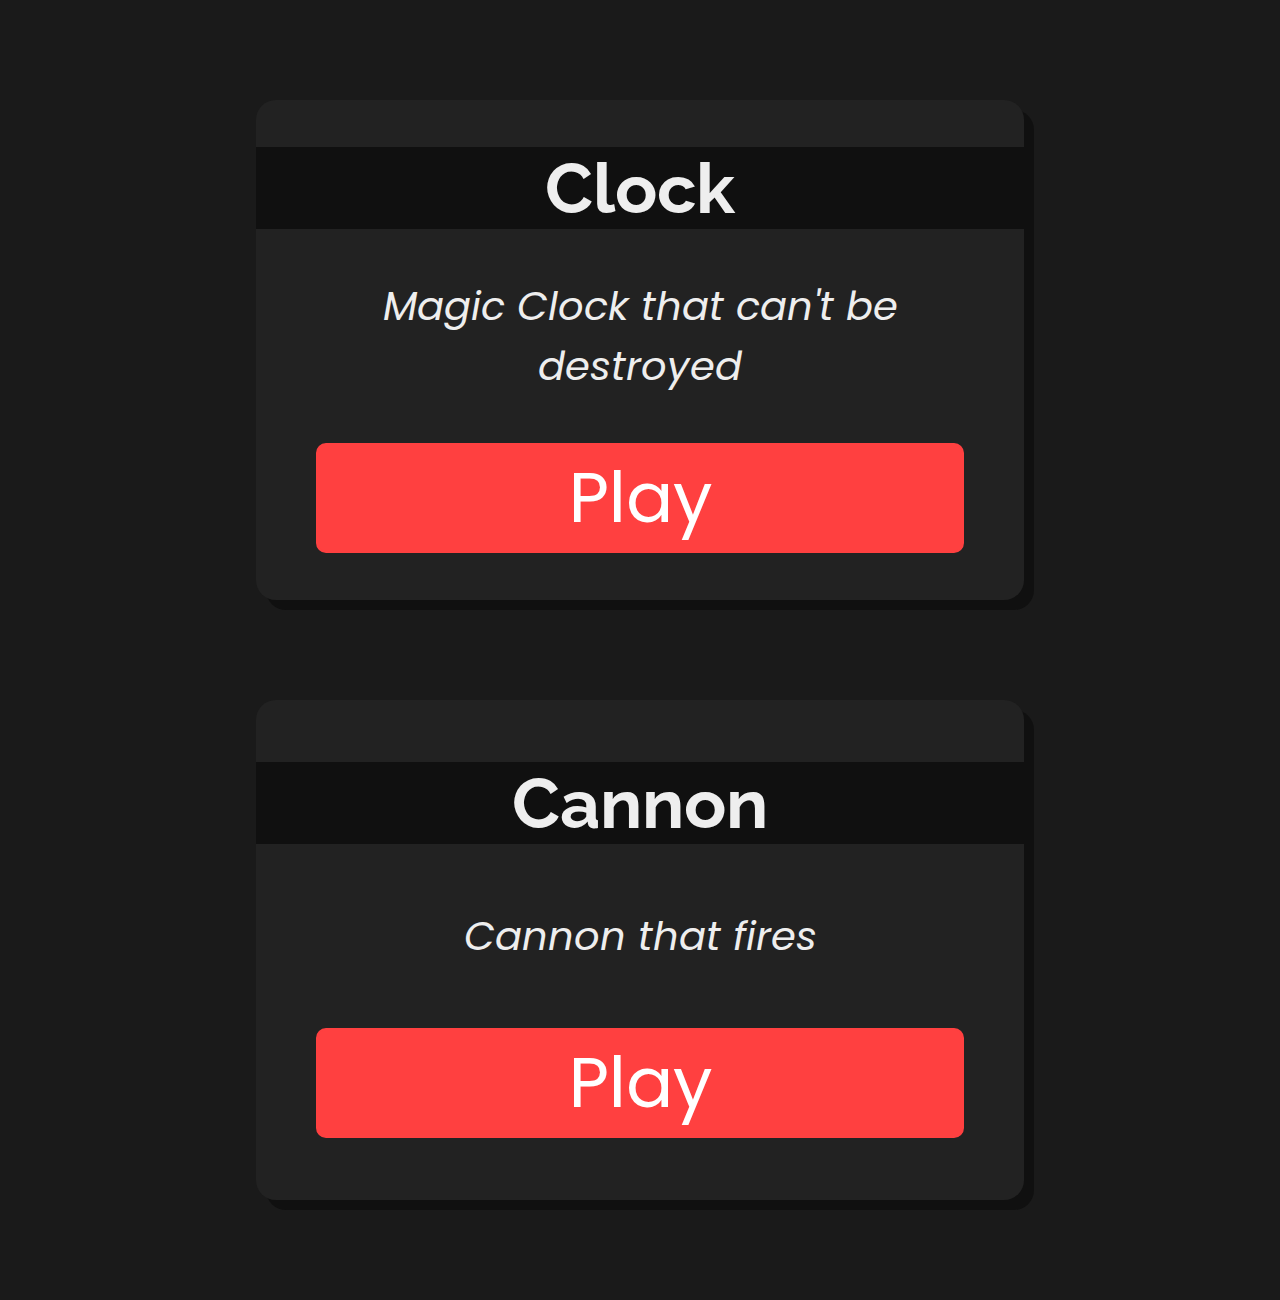
==== index.html @ b7ebfeb0 "Simple UI Changes" ====
<!DOCTYPE html>
<html lang="en">
  <head>
    <script src="./p5-src/p5.js"></script>
    <link rel="stylesheet" type="text/css" href="style.css">
    <meta charset="utf-8" />
	<title>Brain Scratchers</title>
  </head>
  <body>
	<script src="backCanvas.js"></script>
	
	<div class="tile-column">
		<div class="game-tile">
			<h1 id="game-title">Clock</h1>
			<p id="game-desc">Magic Clock that can't be destroyed</p>
			<a id="play-button" href="Clock/index.html">Play</a>
		</div>

		<div class="game-tile">
			<h1 id="game-title">Cannon</h1>
			<p id="game-desc">Cannon that fires</p>
			<a id="play-button" href="Cannon/index.html">Play</a>
		</div>
	</div>

  </body>
</html>
---- style.css ----
@import url('https://fonts.googleapis.com/css2?family=IBM+Plex+Mono:wght@500&family=Montserrat&family=Poppins:ital,wght@0,200&family=Raleway:wght@700&display=swap');

html, body {
  margin: 0;
  padding: 0;
  /* background-color: #333333; */
}

body {
	background-color: #1a1a1a;
}

canvas{
	width: 100vw;
	height: 100vh;
	position: fixed;
    left: 0;
    top: 0;
    z-index: -1; 
}

.tile-column {
	margin-top: 100px;
	margin-bottom: 100px;
	display: flex;
	gap: 100px;
	flex-direction: column;
	align-items: center;
	justify-content: space-evenly;
}

.game-tile {
	/* border: 3px solid red; */
	display: flex;
	flex-direction: column;
	justify-content: space-evenly;
	background-color: #222222;
	box-shadow: 10px 10px #101010;
	width: 60vw;
	height: 500px;
	text-align: center;
	font-family: Poppins, sans-serif;
	color: #eeeeee;
	border-radius: 20px;
}

#game-title {
	/* border: 3px solid red; */
	font-family: Raleway, sans-serif;
	margin: 0px;
	padding: 0px;
	font-size: 70px;
	background-color: #101010;
}

#game-desc {
	/* border: 3px solid red; */
	font-family: Poppins, sans-serif;
	font-style: italic;
	font-size: 40px;
	padding: 0px;
	margin: 0px 60px;
}

#play-button {
	border: 2px solid rgb(255, 64, 64);
	background-color: rgb(255, 64, 64);
	text-align: center;
	text-decoration: none;
	font-size: 70px;
	padding: 0px 30px;
	margin: 0px 60px;
	border-radius: 10px;
	color: white;
}

#play-button:hover {
	background-color: #ffffff00;
	border: 2px solid red;
	color: rgb(255, 64, 64);
}

@media only screen 
  and (max-width: 1200px){
	.game-tile{
		width: 90vw
	}
}
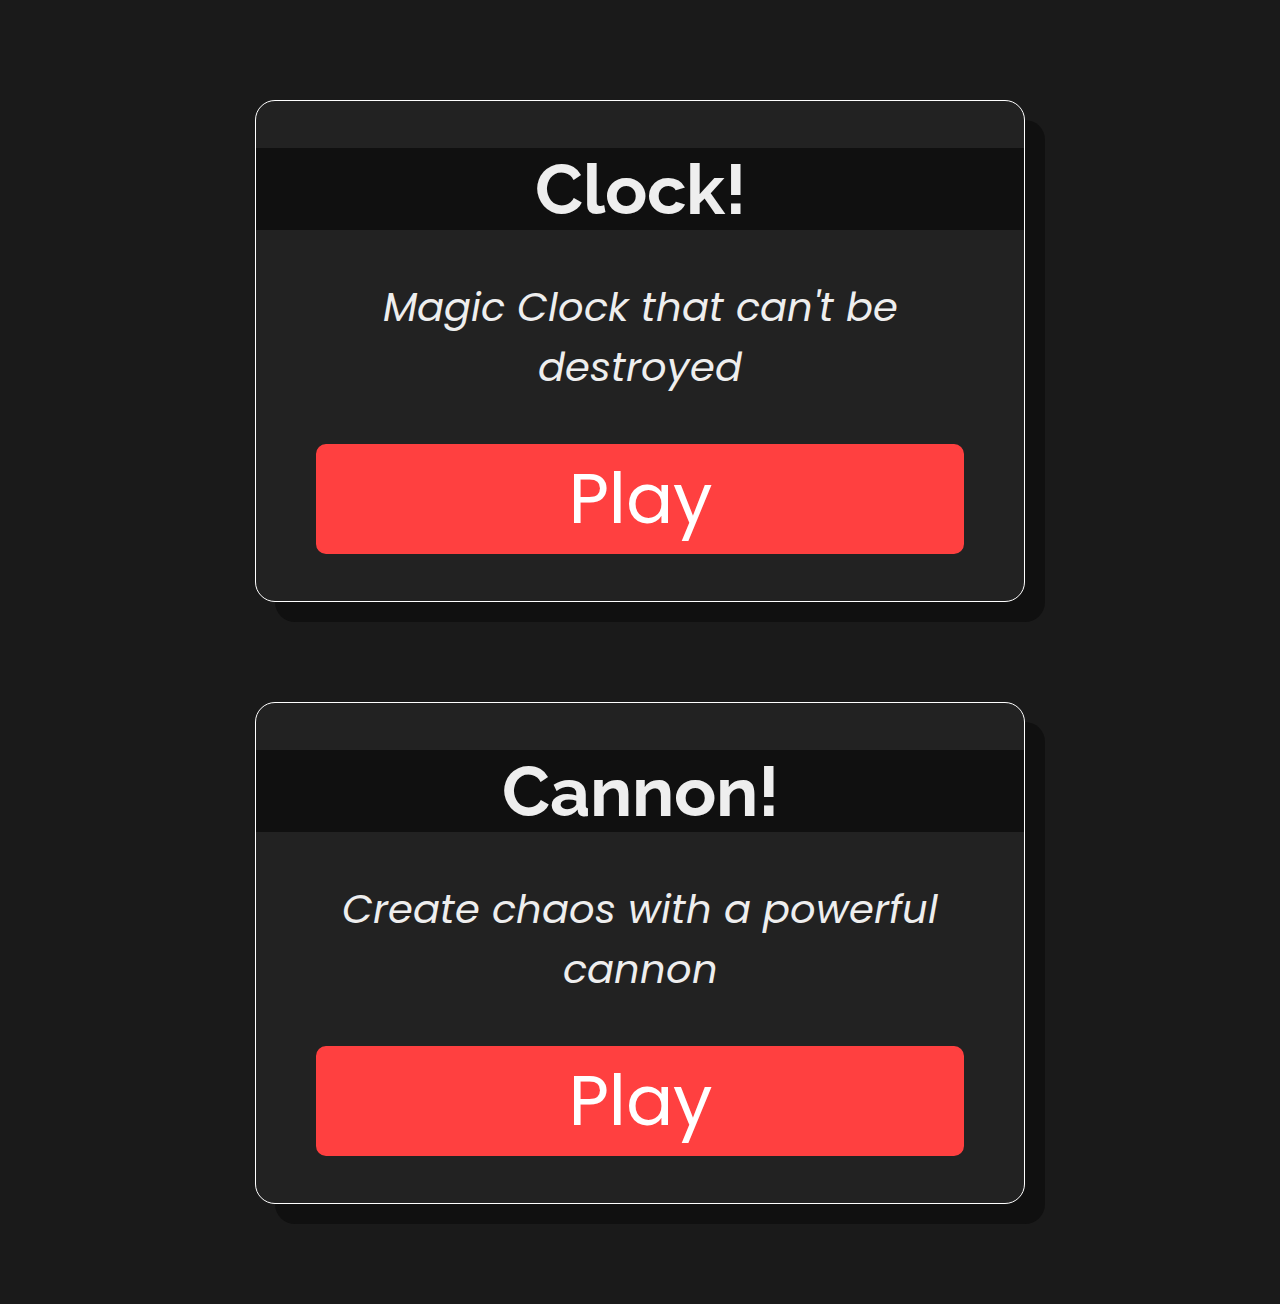
==== commit 91ff70c9: "Improved Cannon Game" ====
--- a/index.html
+++ b/index.html
@@ -11,14 +11,14 @@
 	
 	<div class="tile-column">
 		<div class="game-tile">
-			<h1 id="game-title">Clock</h1>
+			<h1 id="game-title">Clock!</h1>
 			<p id="game-desc">Magic Clock that can't be destroyed</p>
 			<a id="play-button" href="Clock/index.html">Play</a>
 		</div>
 
 		<div class="game-tile">
-			<h1 id="game-title">Cannon</h1>
-			<p id="game-desc">Cannon that fires</p>
+			<h1 id="game-title">Cannon!</h1>
+			<p id="game-desc">Create chaos with a powerful cannon</p>
 			<a id="play-button" href="Cannon/index.html">Play</a>
 		</div>
 	</div>
--- a/style.css
+++ b/style.css
@@ -30,12 +30,12 @@
 }
 
 .game-tile {
-	/* border: 3px solid red; */
+	border: 1px solid white;
 	display: flex;
 	flex-direction: column;
 	justify-content: space-evenly;
 	background-color: #222222;
-	box-shadow: 10px 10px #101010;
+	box-shadow: 20px 20px #101010;
 	width: 60vw;
 	height: 500px;
 	text-align: center;
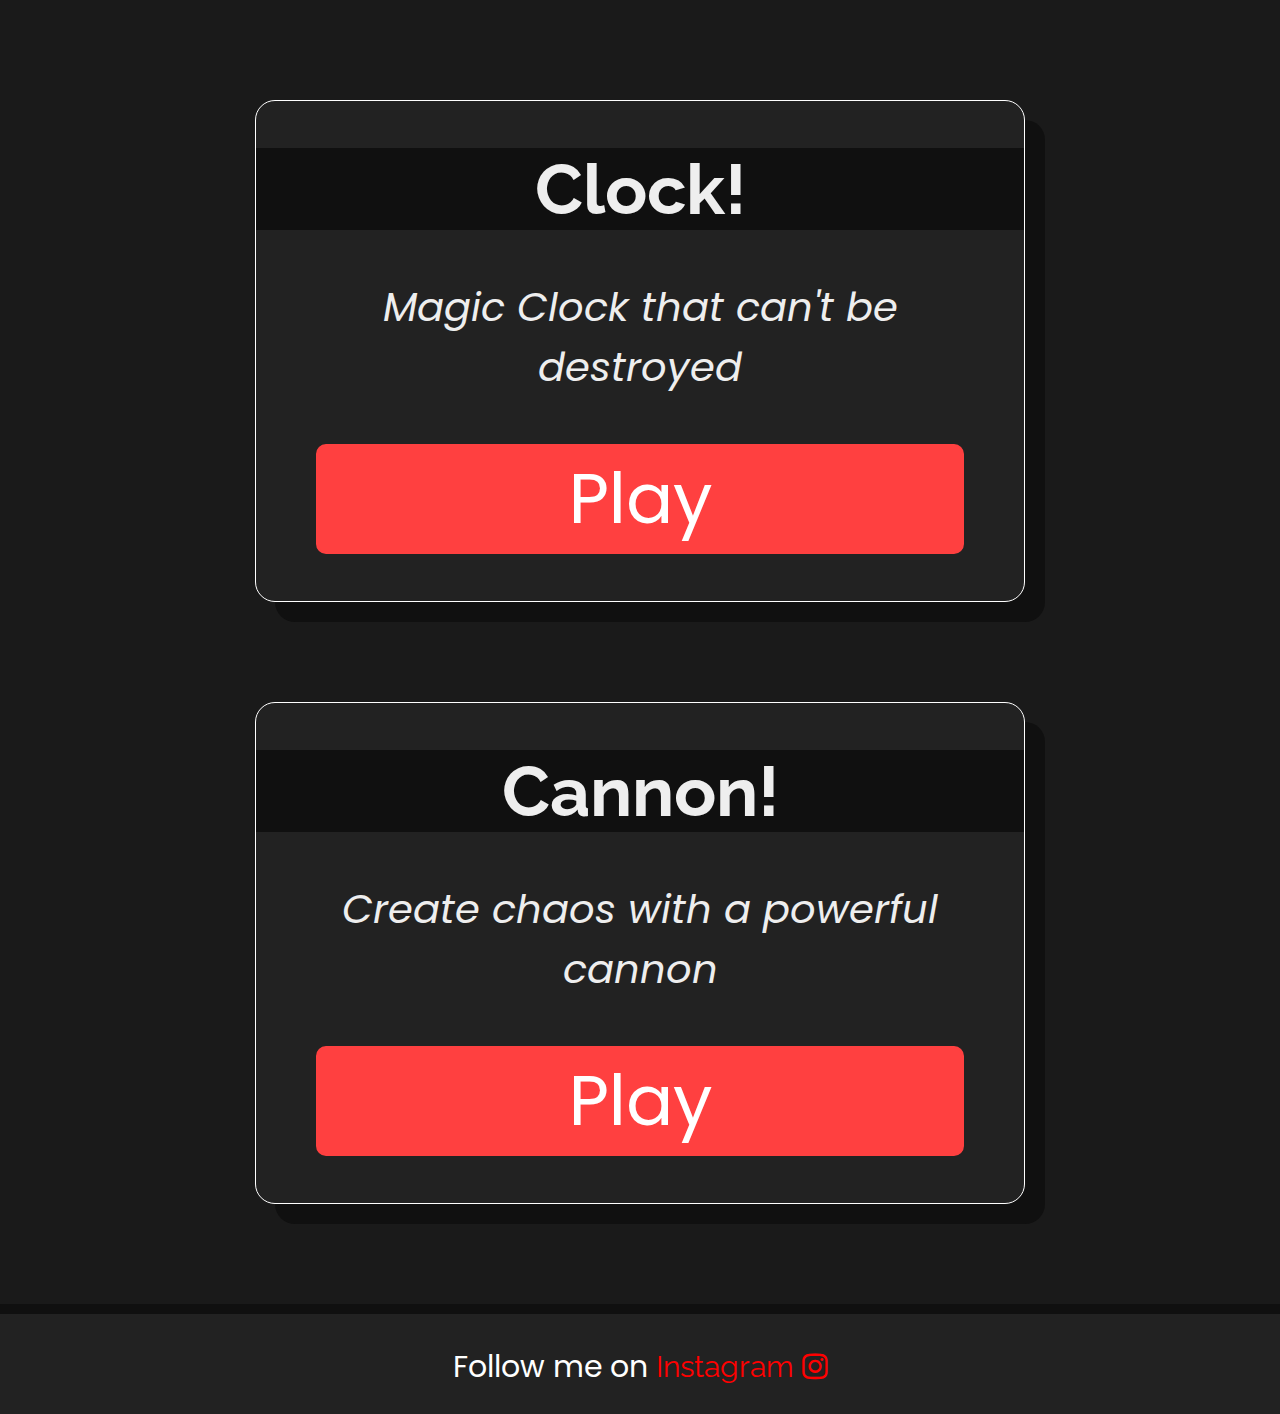
==== commit b46278d1: "Added footer" ====
--- a/index.html
+++ b/index.html
@@ -5,10 +5,11 @@
     <link rel="stylesheet" type="text/css" href="style.css">
     <meta charset="utf-8" />
 	<title>Brain Scratchers</title>
+	<link rel="stylesheet" href="https://cdnjs.cloudflare.com/ajax/libs/font-awesome/4.7.0/css/font-awesome.min.css">
   </head>
   <body>
 	<script src="backCanvas.js"></script>
-	
+
 	<div class="tile-column">
 		<div class="game-tile">
 			<h1 id="game-title">Clock!</h1>
@@ -23,5 +24,8 @@
 		</div>
 	</div>
 
+	<div class="footer">
+		<p id="follow-text">Follow me on <a target="_blank" href="https://www.instagram.com/stalker/">Instagram <i class="fa fa-instagram"></i></a></p>
+	</div>
   </body>
 </html>
--- a/style.css
+++ b/style.css
@@ -20,6 +20,7 @@
 }
 
 .tile-column {
+	/* border: 3px solid red; */
 	margin-top: 100px;
 	margin-bottom: 100px;
 	display: flex;
@@ -80,6 +81,30 @@
 	color: rgb(255, 64, 64);
 }
 
+.footer {
+	/* border: 3px solid green; */
+	border-top: 10px solid #101010;
+	background-color: #222222;
+	width: 100%;
+	height: 100px;
+	text-align: center;
+	display: flex;
+	flex-direction: column;
+	justify-content: space-evenly;
+}
+
+#follow-text {
+	font-family: Poppins, sans-serif;
+	font-size: 30px;
+	color: white;
+}
+
+#follow-text a{
+	text-decoration: none;
+	font-family: Raleway, sans-serif;
+	color: red;
+}
+
 @media only screen 
   and (max-width: 1200px){
 	.game-tile{
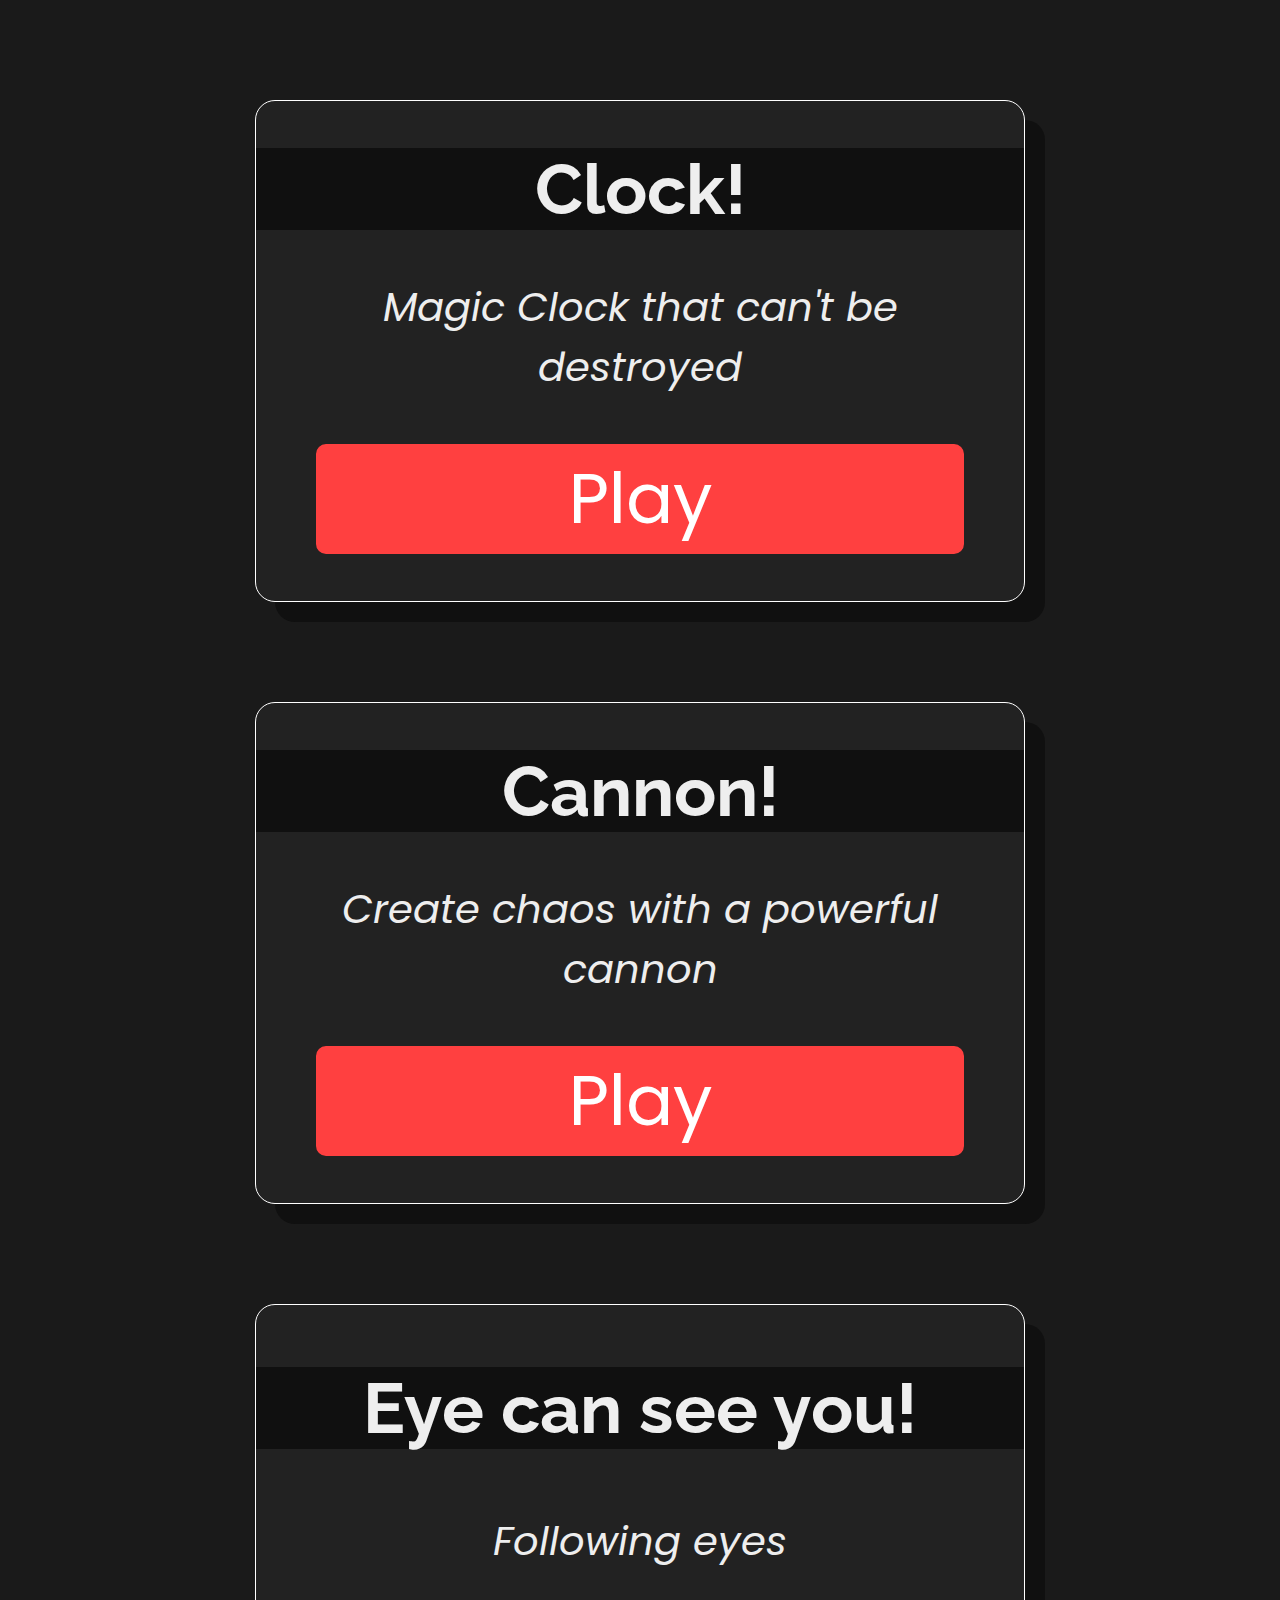
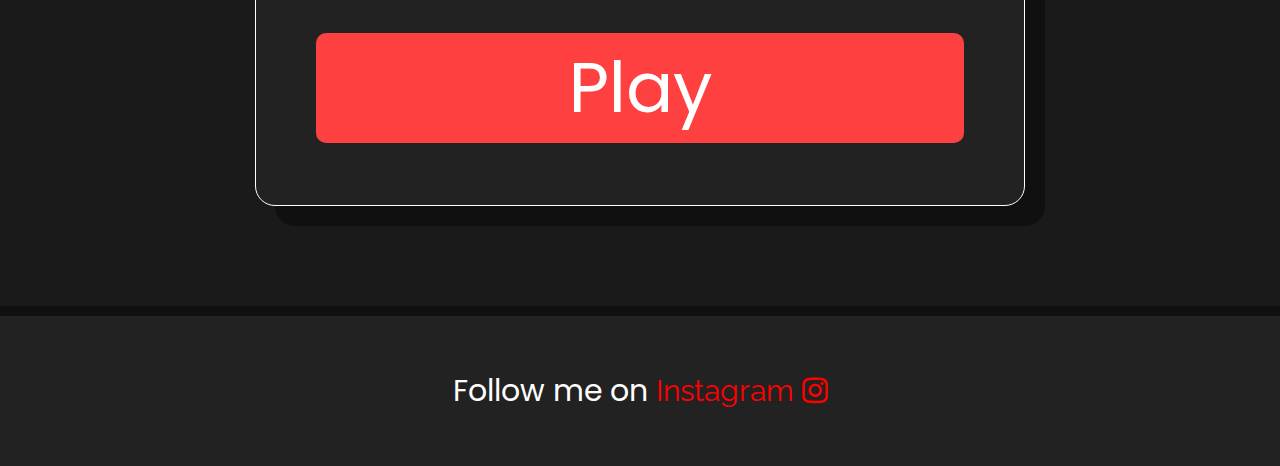
==== commit ec6ac4e7: "Added Following Eyes Game" ====
--- a/index.html
+++ b/index.html
@@ -22,6 +22,12 @@
 			<p id="game-desc">Create chaos with a powerful cannon</p>
 			<a id="play-button" href="Cannon/index.html">Play</a>
 		</div>
+
+		<div class="game-tile">
+			<h1 id="game-title">Eye can see you!</h1>
+			<p id="game-desc">Following eyes</p>
+			<a id="play-button" href="EyesWatchingMe/index.html">Play</a>
+		</div>
 	</div>
 
 	<div class="footer">
--- a/style.css
+++ b/style.css
@@ -84,16 +84,19 @@
 .footer {
 	/* border: 3px solid green; */
 	border-top: 10px solid #101010;
+	/* position: fixed; */
+	/* bottom: 0px; */
+	margin-top: 10vh;
 	background-color: #222222;
 	width: 100%;
-	height: 100px;
+	height: 150px;
 	text-align: center;
 	display: flex;
-	flex-direction: column;
-	justify-content: space-evenly;
+  	justify-content: center;
+	align-items: center;
 }
 
-#follow-text {
+#follow-text{
 	font-family: Poppins, sans-serif;
 	font-size: 30px;
 	color: white;
@@ -110,4 +113,13 @@
 	.game-tile{
 		width: 90vw
 	}
+
+	.footer {
+		margin-top: 13vh;
+		height: 200px;
+	}
+
+	#follow-text {
+		font-size: 50px;
+	}
 }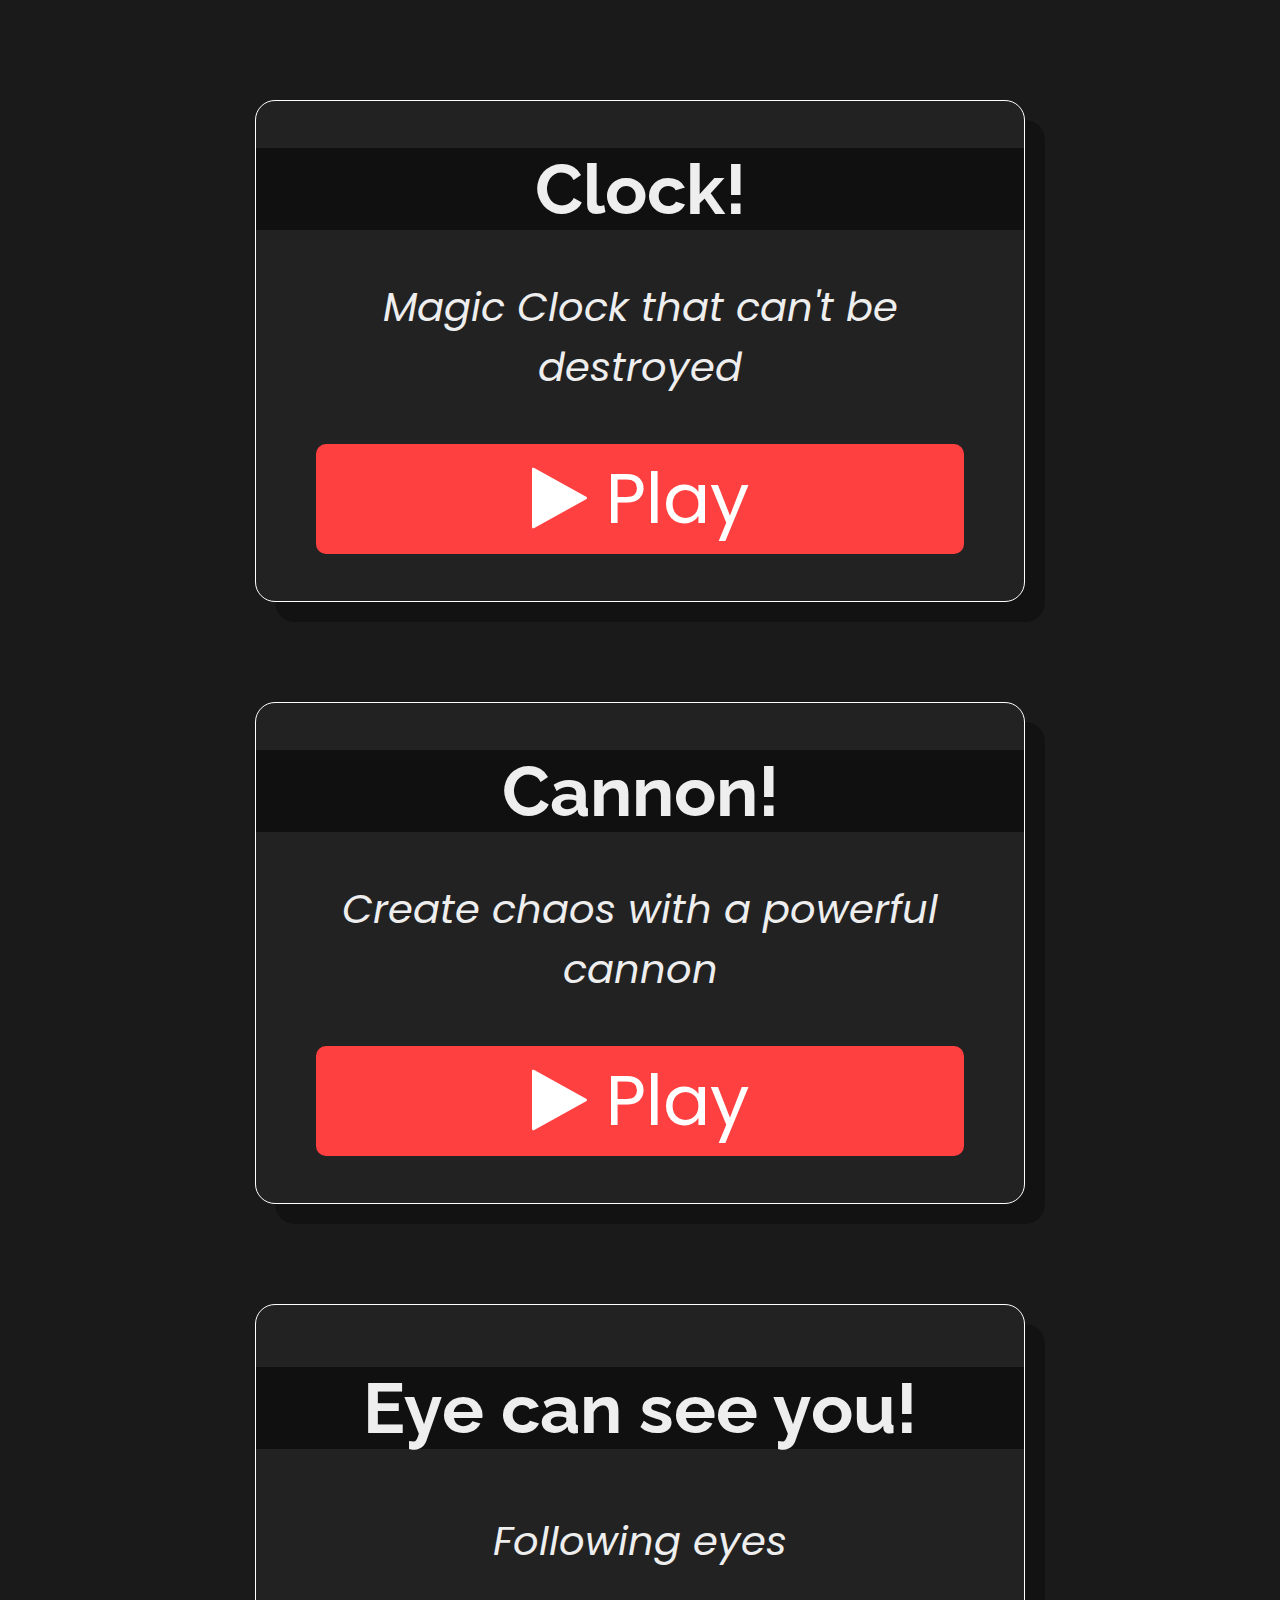
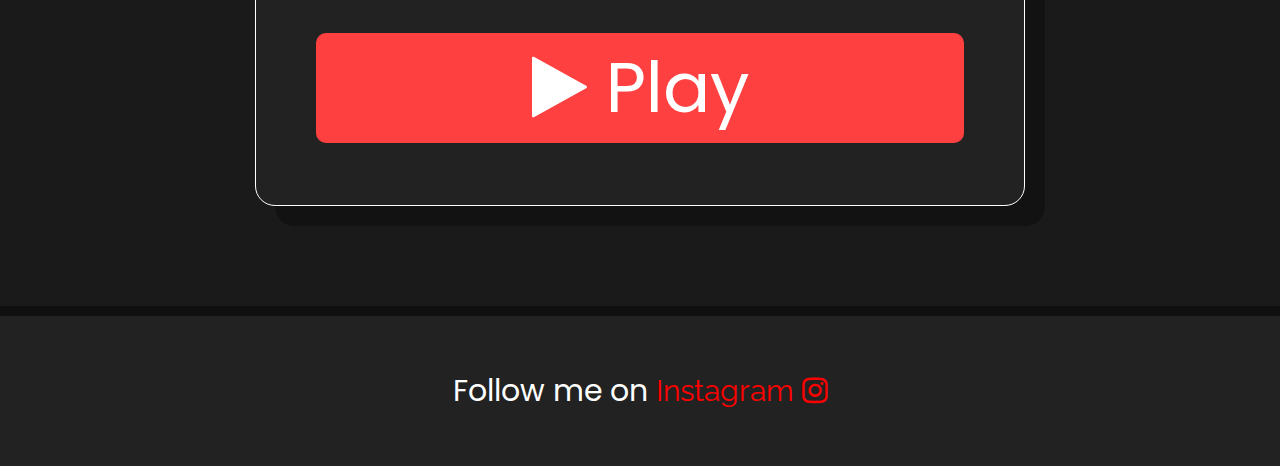
==== commit f492184d: "added play button logo" ====
--- a/index.html
+++ b/index.html
@@ -14,19 +14,19 @@
 		<div class="game-tile">
 			<h1 id="game-title">Clock!</h1>
 			<p id="game-desc">Magic Clock that can't be destroyed</p>
-			<a id="play-button" href="Clock/index.html">Play</a>
+			<a id="play-button" href="Clock/index.html"><i class="fa fa-play"></i> Play</a>
 		</div>
 
 		<div class="game-tile">
 			<h1 id="game-title">Cannon!</h1>
 			<p id="game-desc">Create chaos with a powerful cannon</p>
-			<a id="play-button" href="Cannon/index.html">Play</a>
+			<a id="play-button" href="Cannon/index.html"><i class="fa fa-play"></i> Play</a>
 		</div>
 
 		<div class="game-tile">
 			<h1 id="game-title">Eye can see you!</h1>
 			<p id="game-desc">Following eyes</p>
-			<a id="play-button" href="EyesWatchingMe/index.html">Play</a>
+			<a id="play-button" href="EyesWatchingMe/index.html"><i class="fa fa-play"></i> Play</a>
 		</div>
 	</div>
 
--- a/style.css
+++ b/style.css
@@ -36,7 +36,7 @@
 	flex-direction: column;
 	justify-content: space-evenly;
 	background-color: #222222;
-	box-shadow: 20px 20px #101010;
+	box-shadow: 20px 20px #101010cc;
 	width: 60vw;
 	height: 500px;
 	text-align: center;
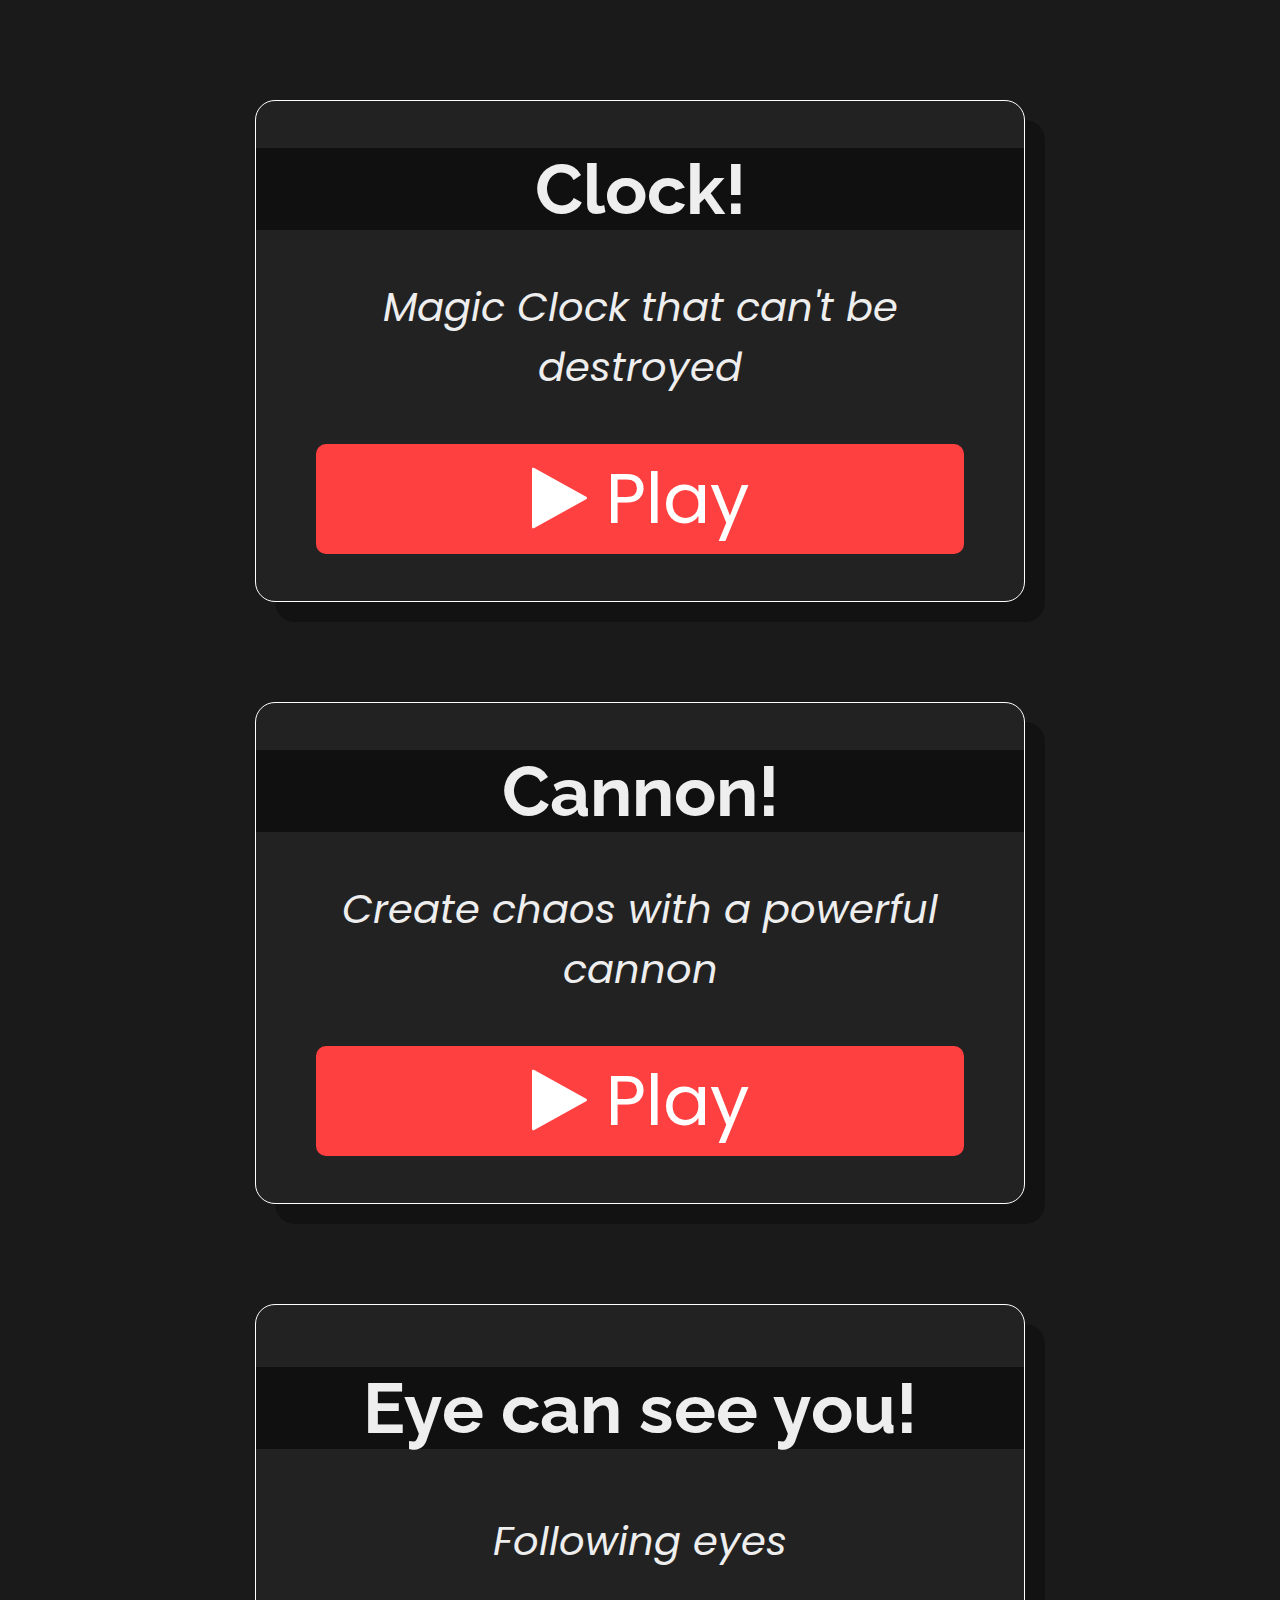
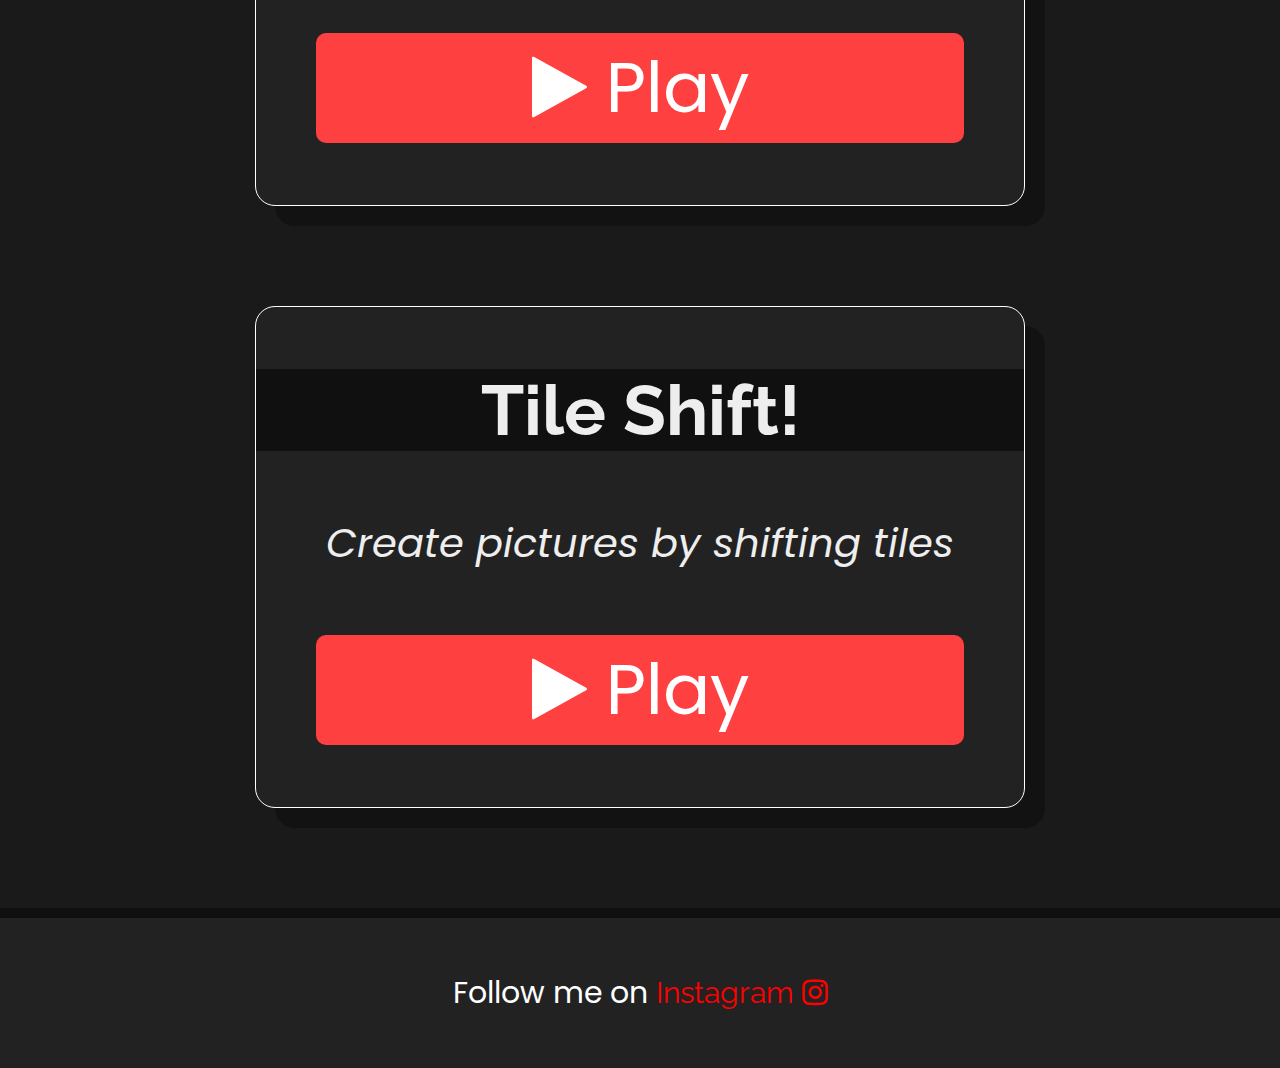
==== commit 1c002a89: "Added TileShift" ====
--- a/index.html
+++ b/index.html
@@ -28,6 +28,12 @@
 			<p id="game-desc">Following eyes</p>
 			<a id="play-button" href="EyesWatchingMe/index.html"><i class="fa fa-play"></i> Play</a>
 		</div>
+
+		<div class="game-tile">
+			<h1 id="game-title">Tile Shift!</h1>
+			<p id="game-desc">Create pictures by shifting tiles</p>
+			<a id="play-button" href="TileShift/index.html"><i class="fa fa-play"></i> Play</a>
+		</div>
 	</div>
 
 	<div class="footer">
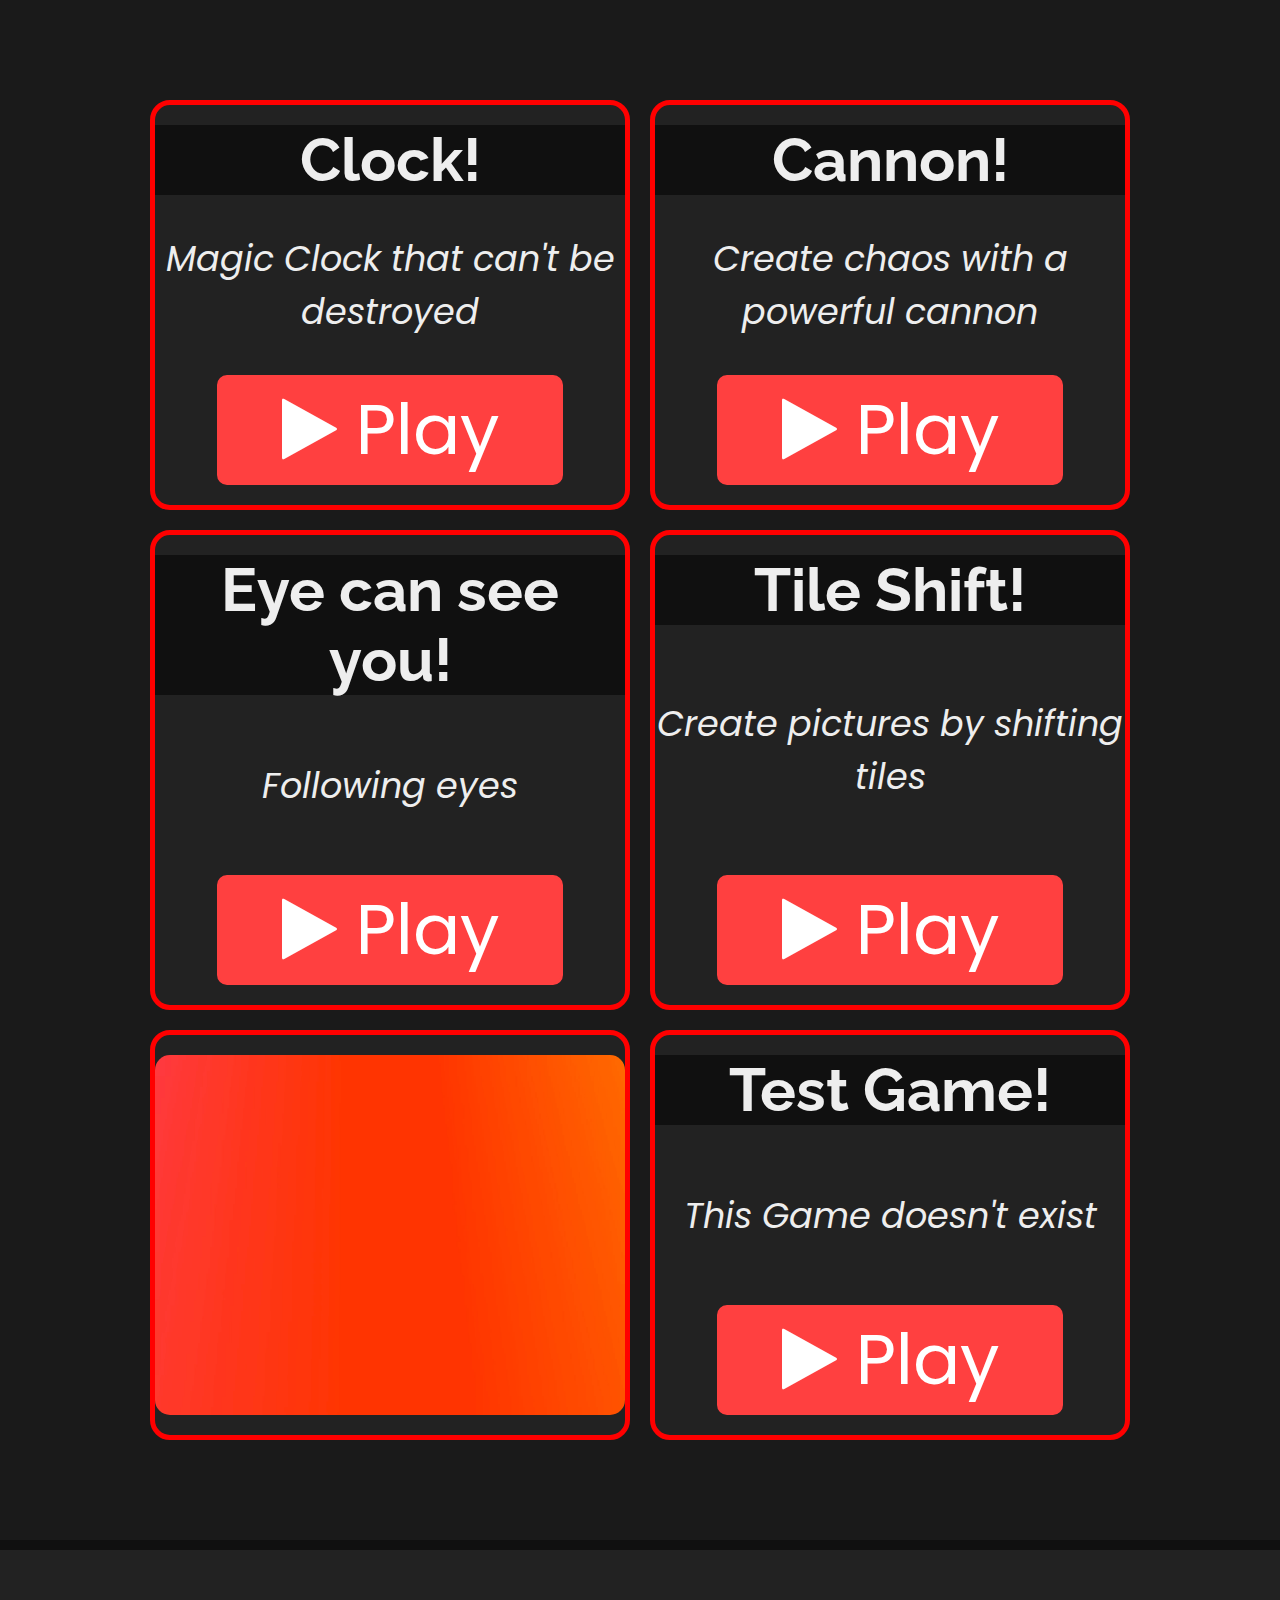
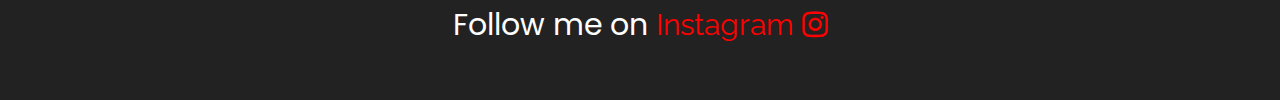
==== commit c51277f4: "Front End Design Update" ====
--- a/index.html
+++ b/index.html
@@ -6,12 +6,13 @@
     <meta charset="utf-8" />
 	<title>Brain Scratchers</title>
 	<link rel="stylesheet" href="https://cdnjs.cloudflare.com/ajax/libs/font-awesome/4.7.0/css/font-awesome.min.css">
+	<script defer src="main.js"></script>
   </head>
   <body>
 	<script src="backCanvas.js"></script>
 
 	<div class="tile-column">
-		<div class="game-tile">
+		<div class="game-tile" onclick="changeDivTest(this)">
 			<h1 id="game-title">Clock!</h1>
 			<p id="game-desc">Magic Clock that can't be destroyed</p>
 			<a id="play-button" href="Clock/index.html"><i class="fa fa-play"></i> Play</a>
@@ -34,6 +35,18 @@
 			<p id="game-desc">Create pictures by shifting tiles</p>
 			<a id="play-button" href="TileShift/index.html"><i class="fa fa-play"></i> Play</a>
 		</div>
+
+		<div class="game-tile">
+			<a id="game-image" target="_blank">
+				<img id="game-image" src="test-image.jpg" alt="test image">
+			</a>
+		</div>
+
+		<div class="game-tile">
+			<h1 id="game-title">Test Game!</h1>
+			<p id="game-desc">This Game doesn't exist</p>
+			<a id="play-button"><i class="fa fa-play"></i> Play</a>
+		</div>
 	</div>
 
 	<div class="footer">
--- a/style.css
+++ b/style.css
@@ -20,47 +20,58 @@
 }
 
 .tile-column {
-	/* border: 3px solid red; */
-	margin-top: 100px;
-	margin-bottom: 100px;
+	/* border: 3px solid rgb(4, 255, 46); */
+	margin: 100px 150px;
 	display: flex;
-	gap: 100px;
-	flex-direction: column;
-	align-items: center;
-	justify-content: space-evenly;
+	flex-wrap: wrap;
+	gap: 20px 20px;
+	justify-content: center;
 }
 
 .game-tile {
-	border: 1px solid white;
+	border: 5px solid red;
+	background-color: #222222;
+	color: #eeeeee;
+	flex: 1 0 25vw;
 	display: flex;
 	flex-direction: column;
-	justify-content: space-evenly;
-	background-color: #222222;
-	box-shadow: 20px 20px #101010cc;
-	width: 60vw;
-	height: 500px;
+	justify-content: space-between;
+	align-items: center;
+	width: 25vw;
 	text-align: center;
 	font-family: Poppins, sans-serif;
-	color: #eeeeee;
 	border-radius: 20px;
+	transition-timing-function: linear;
+	transition-duration: 0.05s;
+	padding: 20px 0px;
+	/* aspect-ratio: 4/3; */
+	/* box-shadow: 20px 20px #101010cc; */
+}
+
+.game-tile:hover {
+	transform: scale(1.06);
 }
 
 #game-title {
-	/* border: 3px solid red; */
+	/* border: 3px solid orange; */
 	font-family: Raleway, sans-serif;
+	margin-bottom: 20px;
 	margin: 0px;
-	padding: 0px;
-	font-size: 70px;
+	width: 100%;
+	font-size: 60px;
 	background-color: #101010;
 }
 
 #game-desc {
-	/* border: 3px solid red; */
+	/* border: 3px solid rgb(177, 0, 177); */
 	font-family: Poppins, sans-serif;
 	font-style: italic;
-	font-size: 40px;
+	font-size: 35px;
 	padding: 0px;
-	margin: 0px 60px;
+	height: 110px;
+	display: flex;
+	justify-content: center;
+	align-items: center;
 }
 
 #play-button {
@@ -69,8 +80,9 @@
 	text-align: center;
 	text-decoration: none;
 	font-size: 70px;
+	width: 60%;
 	padding: 0px 30px;
-	margin: 0px 60px;
+	/* margin: 0px 60px 20px 60px; */
 	border-radius: 10px;
 	color: white;
 }
@@ -108,10 +120,17 @@
 	color: red;
 }
 
+#game-image{
+	width: 100%;
+	height: 100%;
+	border-radius: 15px;
+}
+
 @media only screen 
   and (max-width: 1200px){
+
 	.game-tile{
-		width: 90vw
+		flex: 1 0 85vw;
 	}
 
 	.footer {
